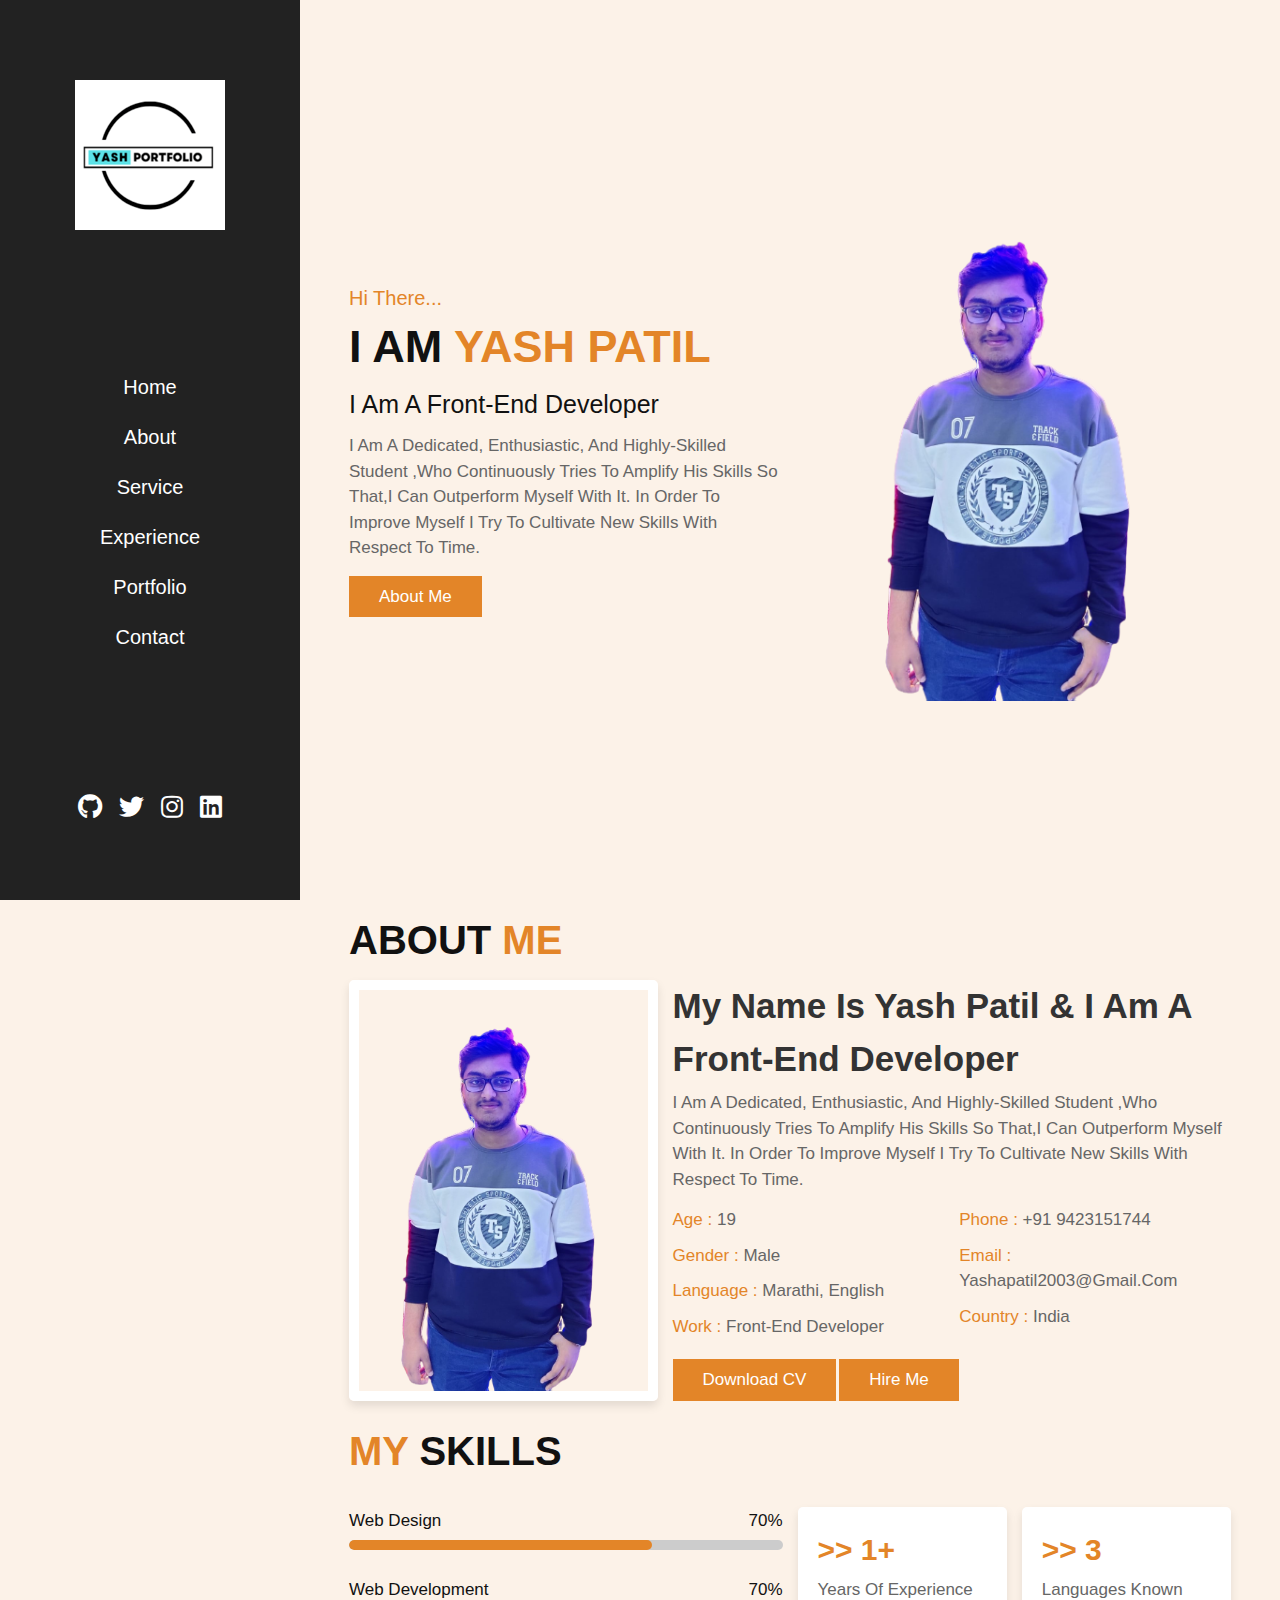
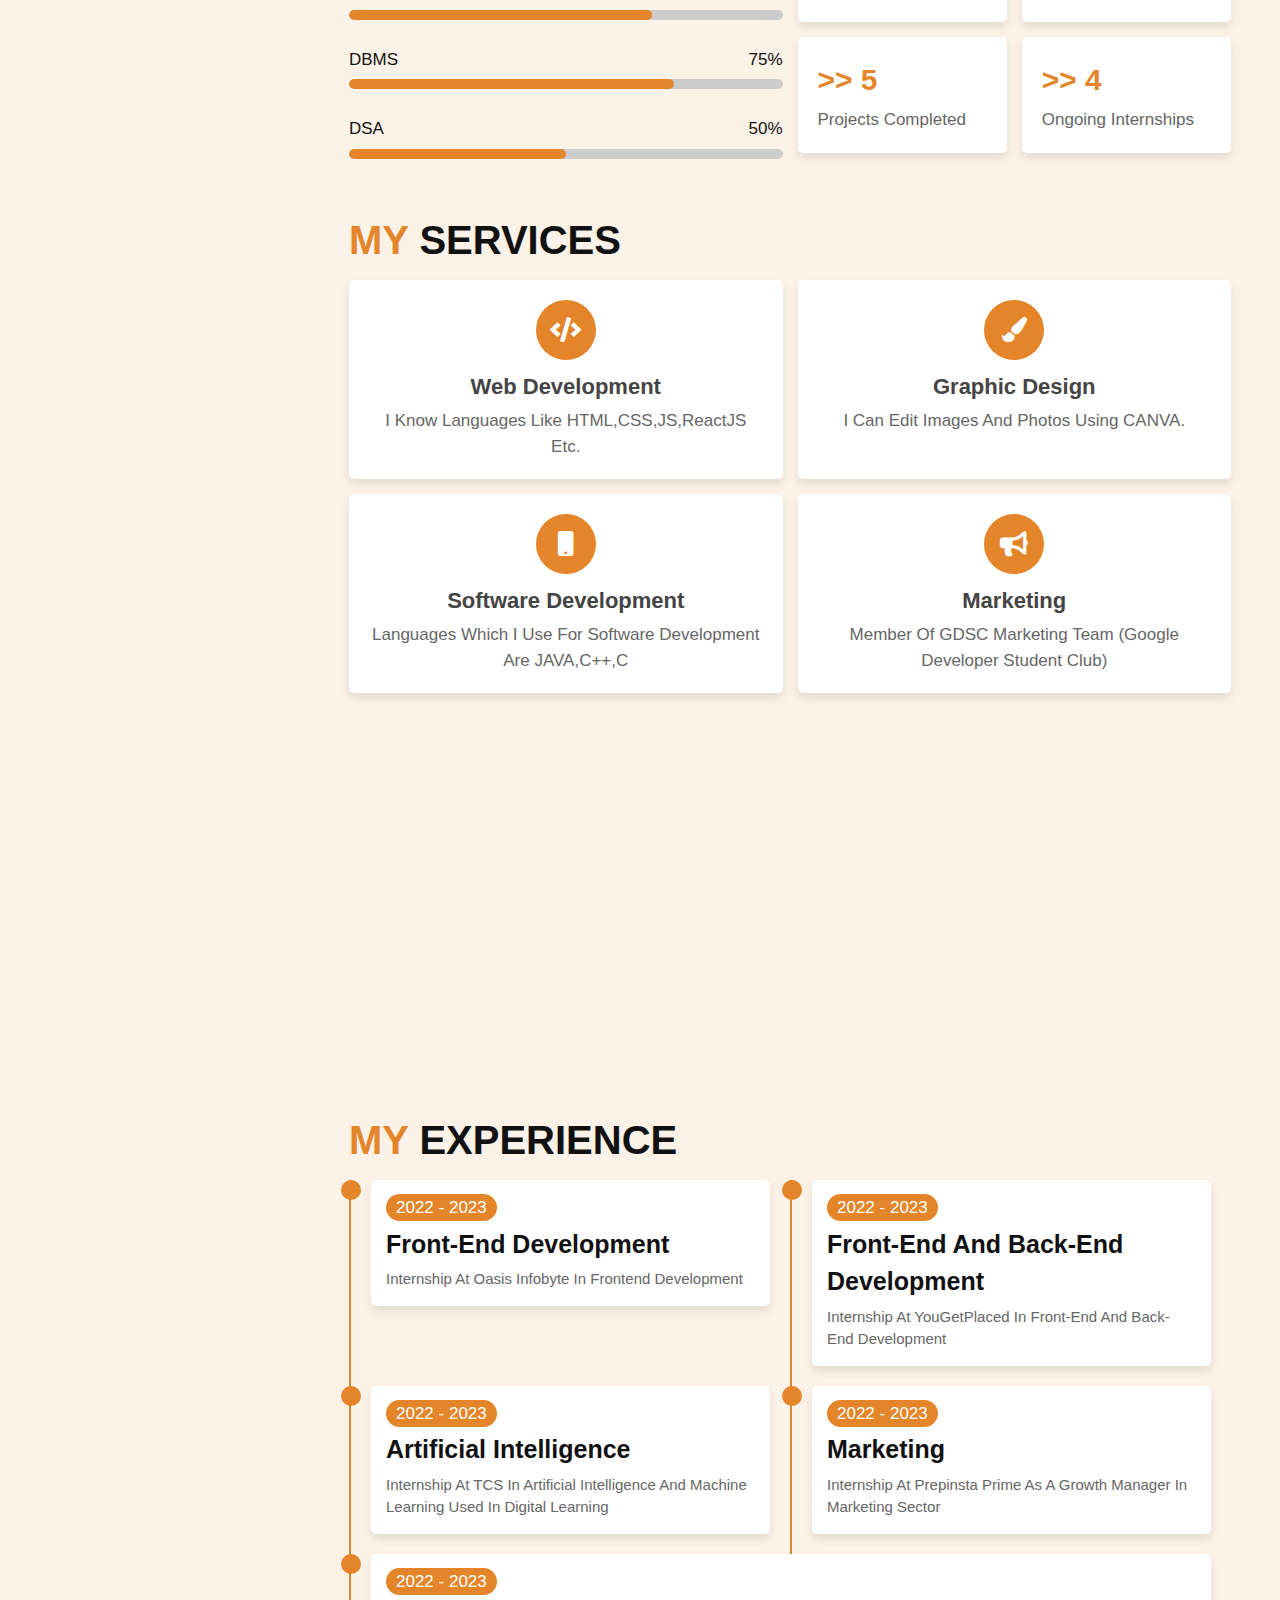
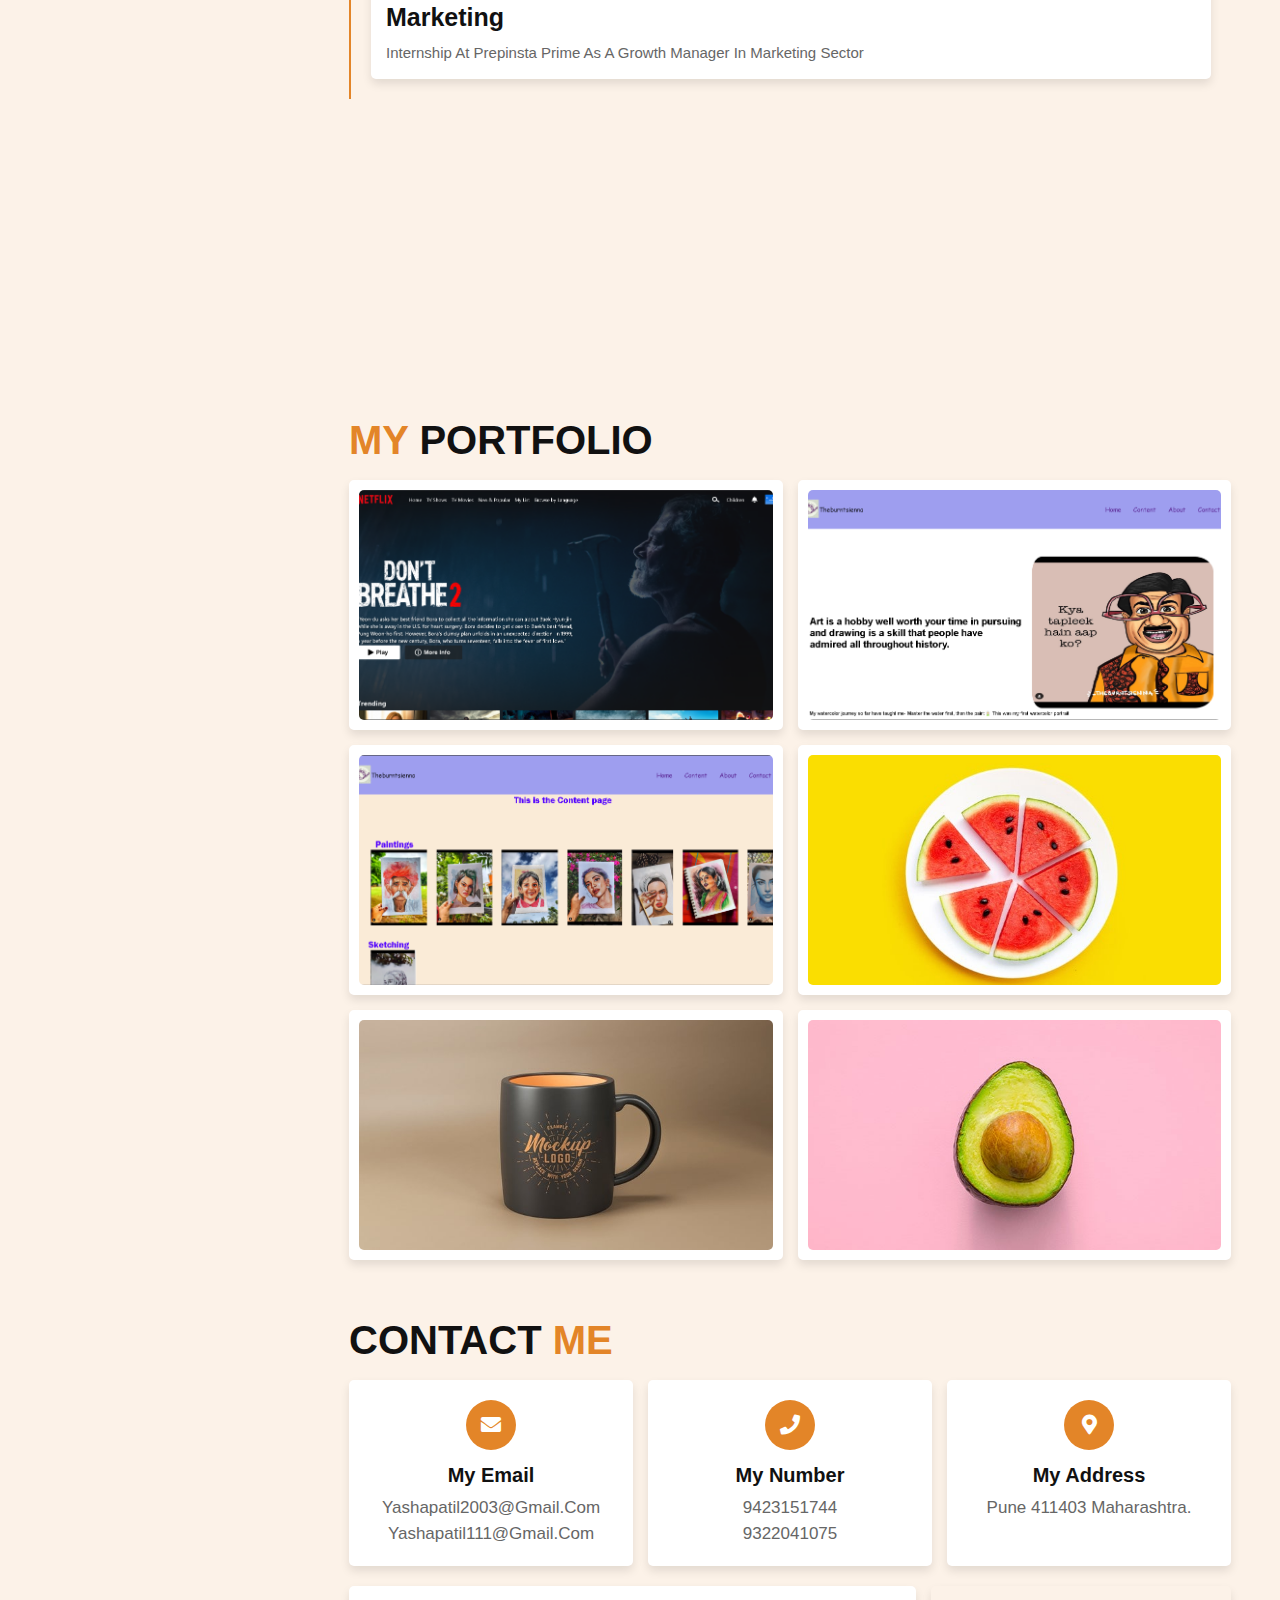
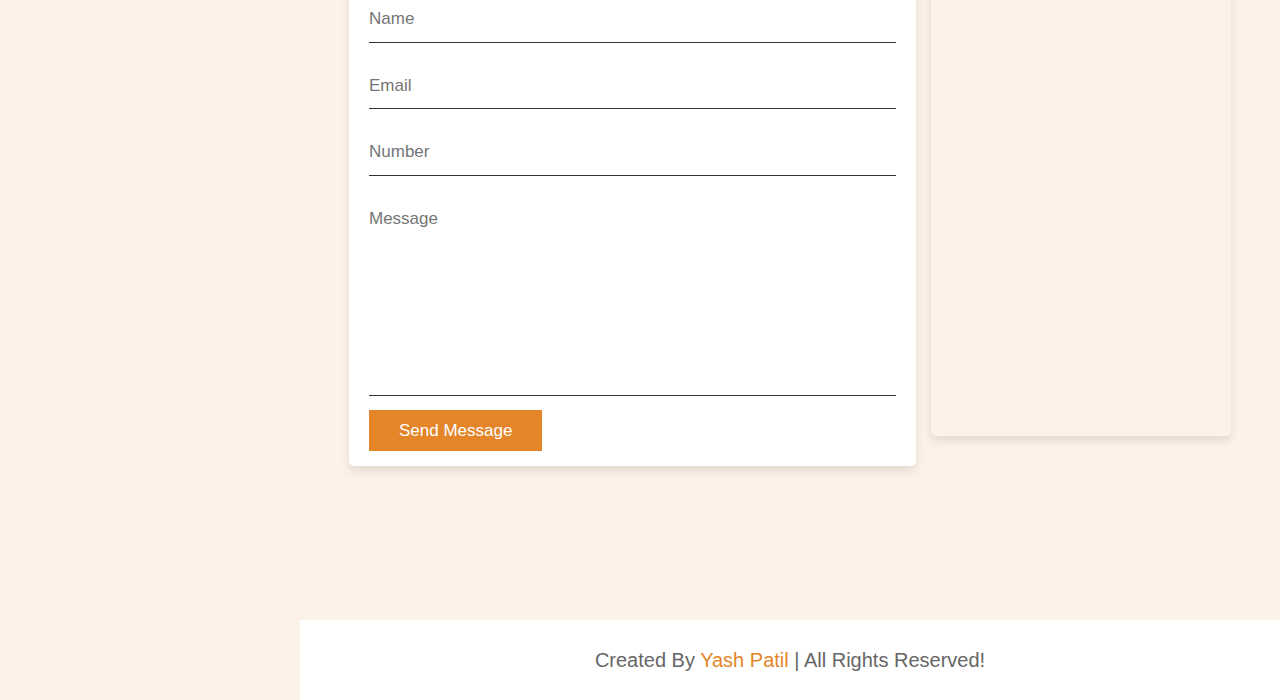
==== Portfolio/index.html @ 3e8dd95c "abc" ====
<!DOCTYPE html>
<html lang="en">
<head>
    <meta charset="UTF-8">
    <meta http-equiv="X-UA-Compatible" content="IE=edge">
    <meta name="viewport" content="width=device-width, initial-scale=1.0">
    <title>Yash's portfolio</title>

    <!-- font awesome cdn link  -->
    <link rel="stylesheet" href="https://cdnjs.cloudflare.com/ajax/libs/font-awesome/5.15.3/css/all.min.css">

    <!-- custom css file link  -->
    <link rel="stylesheet" href="css/style.css">

</head>
<body>
<div id="menu-bars" class="fas fa-bars"></div>
    
<!-- header section starts  -->

<header>
    <img src="Logo (3).png" class="logo">
    <nav class="navbar">
        <a href="#home">home</a>
        <a href="#about">about</a>
        <a href="#service">service</a>
        <a href="#experience">experience</a>
        <a href="#portfolio">portfolio</a>
        <a href="#contact">contact</a>
    </nav>
    
    <div class="follow">
        <a href="https://github.com/YP26062003" target="_blank" class="fab fa-github"></a>
        <a href="https://twitter.com/YashPat29562342" target="_blank" class="fab fa-twitter"></a>
        <a href="https://www.instagram.com/yashpatil763" target="_blank" class="fab fa-instagram"></a>
        <a href="https://www.linkedin.com/in/yash-patil-647087212" target="_blank" class="fab fa-linkedin"></a>
    </div>

</header>

<!-- header section ends -->

<!-- home section starts  -->

<section class="home" id="home">

    <div class="content">
        <span class="hi"> hi there... </span>
        <h3> i am <span>Yash Patil </span> </h3>
        <p class="info"> i am a front-end developer </p>
        <p class="text"> I am a dedicated, enthusiastic, and highly-skilled student ,who continuously tries to amplify his skills so that,I can outperform myself with it. In order to improve myself I try to cultivate new skills with respect to time. </p>
        <a href="#about" class="btn">about me</a>
    </div>

    <div class="image">
        <img src="Photo1.png" alt="">  <!--Photo1.png to be inserted.-->
    </div>

</section>

<!-- home section ends -->

<!-- about section starts  -->

<section class="about" id="about">

<h1 class="heading"> about <span> me </span> </h1>

<div class="row-1">

    <div class="image">
        <img src="Photo1.png" alt="">  <!--Photo1.png to be inserted.-->
    </div>

    <div class="content">
        <h3> my name is Yash Patil & i am a front-end developer </h3>
        <p>I am a dedicated, enthusiastic, and highly-skilled student ,who continuously tries to amplify his skills so that,I can outperform myself with it. In order to improve myself I try to cultivate new skills with respect to time.</p>
        <div class="box-container">
            <div class="box">
                <p> <span> age : </span> 19 </p>
                <p> <span> gender : </span> male </p>
                <p> <span> language : </span> marathi, english </p>
                <p> <span> work : </span> front-end developer </p>
            </div>
            <div class="box">
                <p> <span> phone : </span> +91 9423151744 </p>
                <p> <span> email : </span> yashapatil2003@gmail.com </p>
                <p> <span> country : </span> india </p>
            </div>
        </div>
        <a href="Resume1.pdf" class="btn">download CV</a>
        <a href="#" class="btn">hire me</a>
    </div>

</div>

<h1 class="heading"> <span> my </span> skills </h1>

<div class="row-2">

    <div class="skills">
        <div class="progress">
            <h3> web design <span> 70% </span> </h3>
            <div class="bar"> <span></span> </div>
        </div>
        <div class="progress">
            <h3> web development <span> 70% </span> </h3>
            <div class="bar"> <span></span> </div>
        </div>
        <div class="progress">
            <h3> DBMS <span> 75% </span> </h3>
            <div class="bar"> <span></span> </div>
        </div>
        <div class="progress">
            <h3> DSA <span> 50% </span> </h3>
            <div class="bar"> <span></span> </div>
        </div>
    </div>

    <div class="box-container">

        <div class="box">
            <h3> >> 1+ </h3>
            <p>years of experience</p>
        </div>
        <div class="box">
            <h3> >> 3 </h3>
            <p>languages known</p>
        </div>
        <div class="box">
            <h3> >> 5 </h3>
            <p>projects completed</p>
        </div>
        <div class="box">
            <h3> >> 4 </h3>
            <p>ongoing internships </p>
        </div>

    </div>

</div>

</section>

<!-- about section ends -->

<!-- service section starts  -->

<section class="service" id="service">

<h1 class="heading"> <span> my </span> services </h1>

    <div class="box-container">

        <div class="box">
            <i class="fas fa-code"></i>
            <h3>web development</h3>
            <p>I know languages like HTML,CSS,JS,ReactJS etc.</p>
        </div>

        <div class="box">
            <i class="fas fa-paint-brush"></i>
            <h3>graphic design</h3>
            <p>I can edit images and photos using CANVA.</p>
        </div>

        <div class="box">
            <i class="fas fa-mobile"></i>
            <h3>Software development</h3>
            <p>Languages which i use for software development are JAVA,C++,C </p>
        </div>

        <div class="box">
            <i class="fas fa-bullhorn"></i>
            <h3>marketing</h3>
            <p>Member of GDSC marketing team (Google developer student club) </p>
        </div>
    </div>

</section>

<!-- service section ends -->

<!-- experience section starts  -->

<section class="experience" id="experience">

    <h1 class="heading"> <span> my </span> experience </h1>

    <div class="box-container">

        <div class="box">
            <div class="content">
                <span> 2022 - 2023 </span>
                <h3>front-end development</h3>
                <p>Internship at Oasis Infobyte in Frontend development</p>
            </div>
        </div>

        <div class="box">
            <div class="content">
                <span> 2022 - 2023 </span>
                <h3>front-end and back-end development</h3>
                <p>Internship at YouGetPlaced in front-end and back-end development</p>
            </div>
        </div>

        <div class="box">
            <div class="content">
                <span> 2022 - 2023 </span>
                <h3>Artificial Intelligence</h3>
                <p>Internship at TCS in Artificial Intelligence and machine Learning used in digital Learning</p>
            </div>
        </div>

        <div class="box">
            <div class="content">
                <span> 2022 - 2023 </span>
                <h3>Marketing</h3>
                <p>Internship at Prepinsta Prime as a Growth manager in marketing sector</p>
            </div>
        </div>

        <div class="box">
            <div class="content">
                <span> 2022 - 2023 </span>
                <h3>Marketing</h3>
                <p>Internship at Prepinsta Prime as a Growth manager in marketing sector</p>
            </div>
        </div>
    </div>

</section>

<!-- experience section ends -->

<!-- portfolio section starts  -->

<section class="portfolio" id="portfolio">

    <h1 class="heading"> <span> my </span> portfolio </h1>

    <div class="box-container">

        <div class="box">
            <img src="Netflix photo.png" alt="">
            <h3> project 01 </h3>
            <div class="icons">
                <a href="#" class="fas fa-link"></a>
                <a href="#" class="fas fa-share"></a>
                <a href="#" class="fas fa-search"></a>
            </div>
        </div>

        <div class="box">
            <img src="theburntsienna.png" alt="">
            <h3> project 02 </h3>
            <div class="icons">
                <a href="#" class="fas fa-link"></a>
                <a href="#" class="fas fa-share"></a>
                <a href="https://www.instagram.com/_theburntsienna" class="fas fa-search" target="_blank"></a>
            </div>
        </div>

        <div class="box">
            <img src="tbs2.png" alt="">
            <h3> project 03 </h3>
            <div class="icons">
                <a href="#" class="fas fa-link"></a>
                <a href="#" class="fas fa-share"></a>
                <a href="#" class="fas fa-search"></a>
            </div>
        </div>

        <div class="box">
            <img src="images/img-4.jpg" alt="">
            <h3> coming soon </h3>
            <div class="icons">
                <a href="#" class="fas fa-link"></a>
                <a href="#" class="fas fa-share"></a>
                <a href="#" class="fas fa-search"></a>
            </div>
        </div>

        <div class="box">
            <img src="images/img-5.jpg" alt="">
            <h3> coming soon </h3>
            <div class="icons">
                <a href="#" class="fas fa-link"></a>
                <a href="#" class="fas fa-share"></a>
                <a href="#" class="fas fa-search"></a>
            </div>
        </div>

        <div class="box">
            <img src="images/img-6.jpg" alt="">
            <h3> coming soon </h3>
            <div class="icons">
                <a href="#" class="fas fa-link"></a>
                <a href="#" class="fas fa-share"></a>
                <a href="#" class="fas fa-search"></a>
            </div>
        </div>

    </div>

</section>

<!-- portfolio section ends -->

<!-- contact section starts  -->

<section class="contact" id="contact">

    <h1 class="heading"> contact <span> me </span> </h1>

    <div class="icons-container">

        <div class="icons">
            <i class="fas fa-envelope"></i>
            <h3>my email</h3>
            <p>yashapatil2003@gmail.com</p>
            <p>yashapatil111@gmail.com</p>
        </div>

        <div class="icons">
            <i class="fas fa-phone"></i>
            <h3>my number</h3>
            <p>9423151744</p>
            <p>9322041075</p>
        </div>

        <div class="icons">
            <i class="fas fa-map-marker-alt"></i>
            <h3>my address</h3>
            <p>Pune 411403 Maharashtra.</p>
        </div>

    </div>

    <div class="row">

        <form action="">

            <input type="text" placeholder="name" class="box">
            <input type="email" placeholder="email" class="box">
            <input type="number" placeholder="number" class="box">

            <textarea name="" placeholder="message" id="" cols="0" rows="0"></textarea>

            <input type="submit" class="btn" value="send message">

        </form>

        <iframe src="https://www.google.com/maps/embed?pb=!1m18!1m12!1m3!1d15131.935310632593!2d73.87025490871589!3d18.529632948584734!2m3!1f0!2f0!3f0!3m2!1i1024!2i768!4f13.1!3m3!1m2!1s0x3bc2c0f37e8bb18f%3A0xf0c971b59c85947c!2sSangamvadi%2C%20Pune%2C%20Maharashtra!5e0!3m2!1sen!2sin!4v1674654952796!5m2!1sen!2sin" width="600" height="450" style="border:0;" allowfullscreen="" loading="lazy" referrerpolicy="no-referrer-when-downgrade"class="map"></iframe>

    </div>


</section>

<!-- contact section ends -->

<!-- footer section  -->
<footer class="footer"> created by <span> Yash Patil </span> | all rights reserved! </footer>

</body>
</html>
---- Portfolio/css/style.css ----
:root{
    --main-color:#e38528;
}

*{
    font-family: 'Roboto', sans-serif;
    margin:0; padding:0;
    box-sizing: border-box;
    outline: none; border:none;
    text-decoration: none;
    text-transform: capitalize;
    transition: all .2s linear;
    line-height: 1.5;
}

html{
    font-size: 62.5%;
    overflow-x: hidden;
    scroll-behavior: smooth;
}

body{
    background: #fcf2e8;
    padding-left: 30rem;
}

section{
    padding:1rem 5%;
    min-height: 100vh;
}

.heading{
    font-size: 4rem;
    padding-bottom: 1rem;
    color:#111;
    text-transform: uppercase;
}

.heading span{
    color:var(--main-color);
    text-transform: uppercase;
}

.btn{
    display: inline-block;
    margin-top: 1rem;
    padding:.8rem 3rem;
    background:var(--main-color);
    color:#fff;
    cursor: pointer;
    font-size: 1.7rem;
}

.btn:hover{
    background:#111;
    letter-spacing: .2rem;
}

header{
    position: fixed;
    top:0; left:0; bottom:0;
    background:#222;
    display: flex;
    align-items: center;
    justify-content: space-between;
    z-index: 1000;
    flex-flow: column;
    padding:8rem 2rem;
    width:30rem;
    text-align: center;
}

header .logo{
    margin: 0px;
}
header .navbar a{
    display: block;
    font-size: 2rem;
    color:#fff;
    margin:2rem 0;
}

header .navbar a:hover{
    letter-spacing: .2rem;
    color:var(--main-color);
}

header .follow a{
    font-size: 2.5rem;
    color:#fff;
    margin:0 .7rem;
}

header .follow a:hover{
    color:var(--main-color);
}

#menu-bars{
    position: fixed;
    top:1rem; right: 1rem;
    z-index: 10000;
    background:var(--main-color);
    color:#fff;
    border-radius: .5rem;
    padding:1rem 1.5rem;
    font-size: 3rem;
    cursor:pointer;
    display: none;
}

.home{
    display: flex;
    align-items: center;
    flex-wrap: wrap;
    gap:1.5rem;
}

.home .image{
    flex:1 1 40rem;
}

.home .image img{
    width:100%;
}

.home .content{
    flex:1 1 40rem;
}

.home .content .hi{
    font-size: 2rem;
    color:var(--main-color);
}

.home .content h3{
    font-size: 4.5rem;
    color:#111;
    text-transform: uppercase;
}

.home .content h3 span{
    color:var(--main-color);
    text-transform: uppercase;
}

.home .content .info{
    font-size: 2.5rem;
    color:#111;
    padding:.5rem 0;
}

.home .content .text{
    font-size: 1.7rem;
    color:#666;
    padding:.5rem 0;
}

.about .row-1{
    display: flex;
    flex-wrap: wrap;
    gap:1.5rem;
    padding-bottom: 2rem;
}

.about .row-1 .image{
    flex:1 1 25rem;
}

.about .row-1 .image img{
    height: 100%;
    width:100%;
    object-fit: cover;
    border:1rem solid #fff;
    border-radius: .5rem;
    box-shadow: 0 .5rem 1rem rgba(0,0,0,.1);
}

.about .row-1 .content{
    flex:1 1 50rem;
}

.about .row-1 .content h3{
    color:#333;
    font-size: 3.5rem;
}

.about .row-1 .content p{
    color:#666;
    font-size: 1.7rem;
    padding:.5rem 0;
}

.about .row-1 .content .box-container{
    display: flex;
    flex-wrap: wrap;
    gap:1.5rem;
    padding: 0.5rem 0;
}

.about .row-1 .content .box-container .box{
    flex:1 1 20rem;
}

.about .row-1 .content .box-container .box span{
    color:var(--main-color);
}

.about .row-2{
    display: flex;
    flex-wrap: wrap;
    gap:1.5rem;
    align-items: center;
}

.about .row-2 .skills{
    flex:1 1 40rem;
}

.about .row-2 .skills .progress{
    padding:1rem 0;
}

.about .row-2 .skills .progress h3{
    display: flex;
    justify-content: space-between;
    padding:.7rem 0;
    font-size: 1.7rem;
    color:#111;
    font-weight: 400;
}

.about .row-2 .skills .progress .bar{
    width:100%;
    background:#ccc;
    overflow:hidden;
    height:1rem;
    border-radius: 50rem;
}

.about .row-2 .skills .progress .bar span{
    display:block;
    height:100%;
    background:var(--main-color);
    border-radius: 50rem;
}

.about .row-2 .skills .progress:nth-child(1) .bar span{
    width: 70%;
}

.about .row-2 .skills .progress:nth-child(2) .bar span{
    width:70%;
}

.about .row-2 .skills .progress:nth-child(3) .bar span{
    width:75%;
}

.about .row-2 .skills .progress:nth-child(4) .bar span{
    width:50%;
}

.about .row-2 .box-container{
    flex:1 1 40rem;
    display: flex;
    flex-wrap: wrap;
    gap:1.5rem;
}

.about .row-2 .box-container .box{
    flex:1 1 15rem;
    background:#fff;
    padding:2rem;
    border-radius: .5rem;
    box-shadow: 0 .5rem 1rem rgba(0,0,0,.1);
}

.about .row-2 .box-container .box h3{
    color:var(--main-color);
    font-size: 3rem;
}

.about .row-2 .box-container .box p{
    color:#666;
    font-size: 1.7rem;
    padding-top: .5rem;
}

.service .box-container{
    display: flex;
    flex-wrap: wrap;
    gap:1.5rem;
}

.service .box-container .box{
    flex:1 1 30rem;
    text-align: center;
    padding:2rem;
    background:#fff;
    border-radius: .5rem;
    box-shadow:0 .5rem 1rem rgba(0,0,0,.1);
}

.service .box-container .box i{
    height:6rem;
    width:6rem;
    line-height: 6rem;
    font-size: 2.5rem;
    color:#fff;
    background:var(--main-color);
    border-radius: 50%;
}

.service .box-container .box h3{
    color:#444;
    font-size: 2.2rem;
    padding-top: 1rem;
}

.service .box-container .box p{
    color:#666;
    font-size: 1.7rem;
    padding-top: .5rem;
}

.experience .box-container{
    display: flex;
    flex-wrap: wrap;
}

.experience .box-container .box{
    position: relative;
    flex:1 1 33rem;
    border-left: .2rem solid var(--main-color);
    padding-left: 2rem;
    padding-right: 2rem;
    padding-bottom: 2rem;    
}

.experience .box-container .box::before{
    content: '';
    position: absolute;
    top:0; left:-1rem;
    height:2rem;
    width:2rem;
    border-radius: 50%;
    background:var(--main-color);
}

.experience .box-container .box .content{
    background:#fff;
    padding:1.5rem;
    box-shadow: 0 .5rem 1rem rgba(0,0,0,.1);
    border-radius: .5rem;
}

.experience .box-container .box .content span{
    color:#fff;
    font-size: 1.7rem;
    background:var(--main-color);
    border-radius: 50rem;
    padding:.4rem 1rem;
}

.experience .box-container .box .content h3{
    font-size: 2.5rem;
    padding:.5rem 0;
    color:#111;
}

.experience .box-container .box .content p{
    font-size: 1.5rem;
    color:#666;
}

.portfolio .box-container{
    display: flex;
    flex-wrap: wrap;
    gap:1.5rem;
}

.portfolio .box-container .box{
    flex:1 1 30rem;
    height:25rem;
    position: relative;
    overflow:hidden;
    border:1rem solid #fff;
    box-shadow: 0 .5rem 1rem rgba(0,0,0,.1);
    background:#fff;
    border-radius: .5rem;
}

.portfolio .box-container .box img{
    height:100%;
    width:100%;
    object-fit: cover;
    border-radius: .5rem;
    position: relative;
    z-index: 1;
}

.portfolio .box-container .box:hover img{
    height:75%;
    width:75%;
}

.portfolio .box-container .box h3{
    position: absolute;
    bottom:.5rem; left:1rem;
    font-size: 2.5rem;
    color:#333;
    text-transform: uppercase;
}

.portfolio .box-container .box .icons{
    position: absolute;
    top:1rem; right:1rem;
}

.portfolio .box-container .box .icons a{
    display: block;
    height:4rem;
    width:4rem;
    border-radius: .5rem;
    background: #eee;
    color:#333;
    font-size: 1.7rem;
    line-height: 4rem;
    text-align: center;
    margin-bottom: 1rem;
}

.portfolio .box-container .box .icons a:hover{
    background:var(--main-color);
    color:#fff;
}

.contact .icons-container{
    display: flex;
    gap:1.5rem;
    flex-wrap: wrap;
    padding-bottom: 2rem;
}

.contact .icons-container .icons{
    flex:1 1 25rem;
    text-align: center;
    padding:2rem;
    background:#fff;
    box-shadow: 0 .5rem 1rem rgba(0,0,0,.1);
    border-radius: .5rem;
}

.contact .icons-container .icons i{
    height:5rem;
    width:5rem;
    line-height: 5rem;
    font-size: 2rem;
    background: var(--main-color);
    color:#fff;
    border-radius: 50%;
}

.contact .icons-container .icons h3{
    color:#111;
    font-size: 2rem;
    padding:.5rem 0;
    padding-top: 1rem;
}

.contact .icons-container .icons p{
    color:#666;
    font-size: 1.7rem;
}

.contact .row{
    display: flex;
    flex-wrap: wrap;
    gap:1.5rem;
}

.contact .row form{
    flex:1 1 55rem;
    background:#fff;
    padding:0 2rem;
    box-shadow: 0 .5rem 1rem rgba(0,0,0,.1);
    border-radius: .5rem;
}

.contact .row .map{
    flex:1 1 25rem;
    border:1rem solid #fff;
    box-shadow: 0 .5rem 1rem rgba(0,0,0,.1);
    border-radius: .5rem;
    width: 100%;
}

.contact .row form .box,
.contact .row form textarea{
    width: 100%;
    border-bottom: .1rem solid #333;
    color:#333;
    text-transform: none;
    font-size: 1.7rem;
    padding:1rem 0;
    margin:1rem 0;
}

.contact .row form .box:focus,
.contact .row form textarea:focus{
    border-color: var(--main-color);
}

.contact .row form .box::placeholder,
.contact .row form textarea::placeholder{
    text-transform: capitalize;
}

.contact .row form textarea{
    height: 20rem;
    resize: none;
}

.contact .row form .btn{
    margin-top: 0;
    margin-bottom: 1.5rem;
}

.footer{
    margin-top: 2rem;
    font-size: 2rem;
    padding:2.5rem;
    text-align: center;
    color:#666;
    background: #fff;
}

.footer span{
    color:var(--main-color);
}


















/* media queries  */
@media (max-width:991px){

    html{
        font-size: 55%;
    }
    
    body{
        padding: 0;
    }

    #menu-bars{
        display: flex;
    }

    header{
        left:-120%;
    }

    header.active{
        left:0%;
    }

}

@media (max-width:450px){

    html{
        font-size: 50%;
    }

    header{
        width:100%;
    }

    .experience .box-container .box{
        padding-right: 0;
    }

}
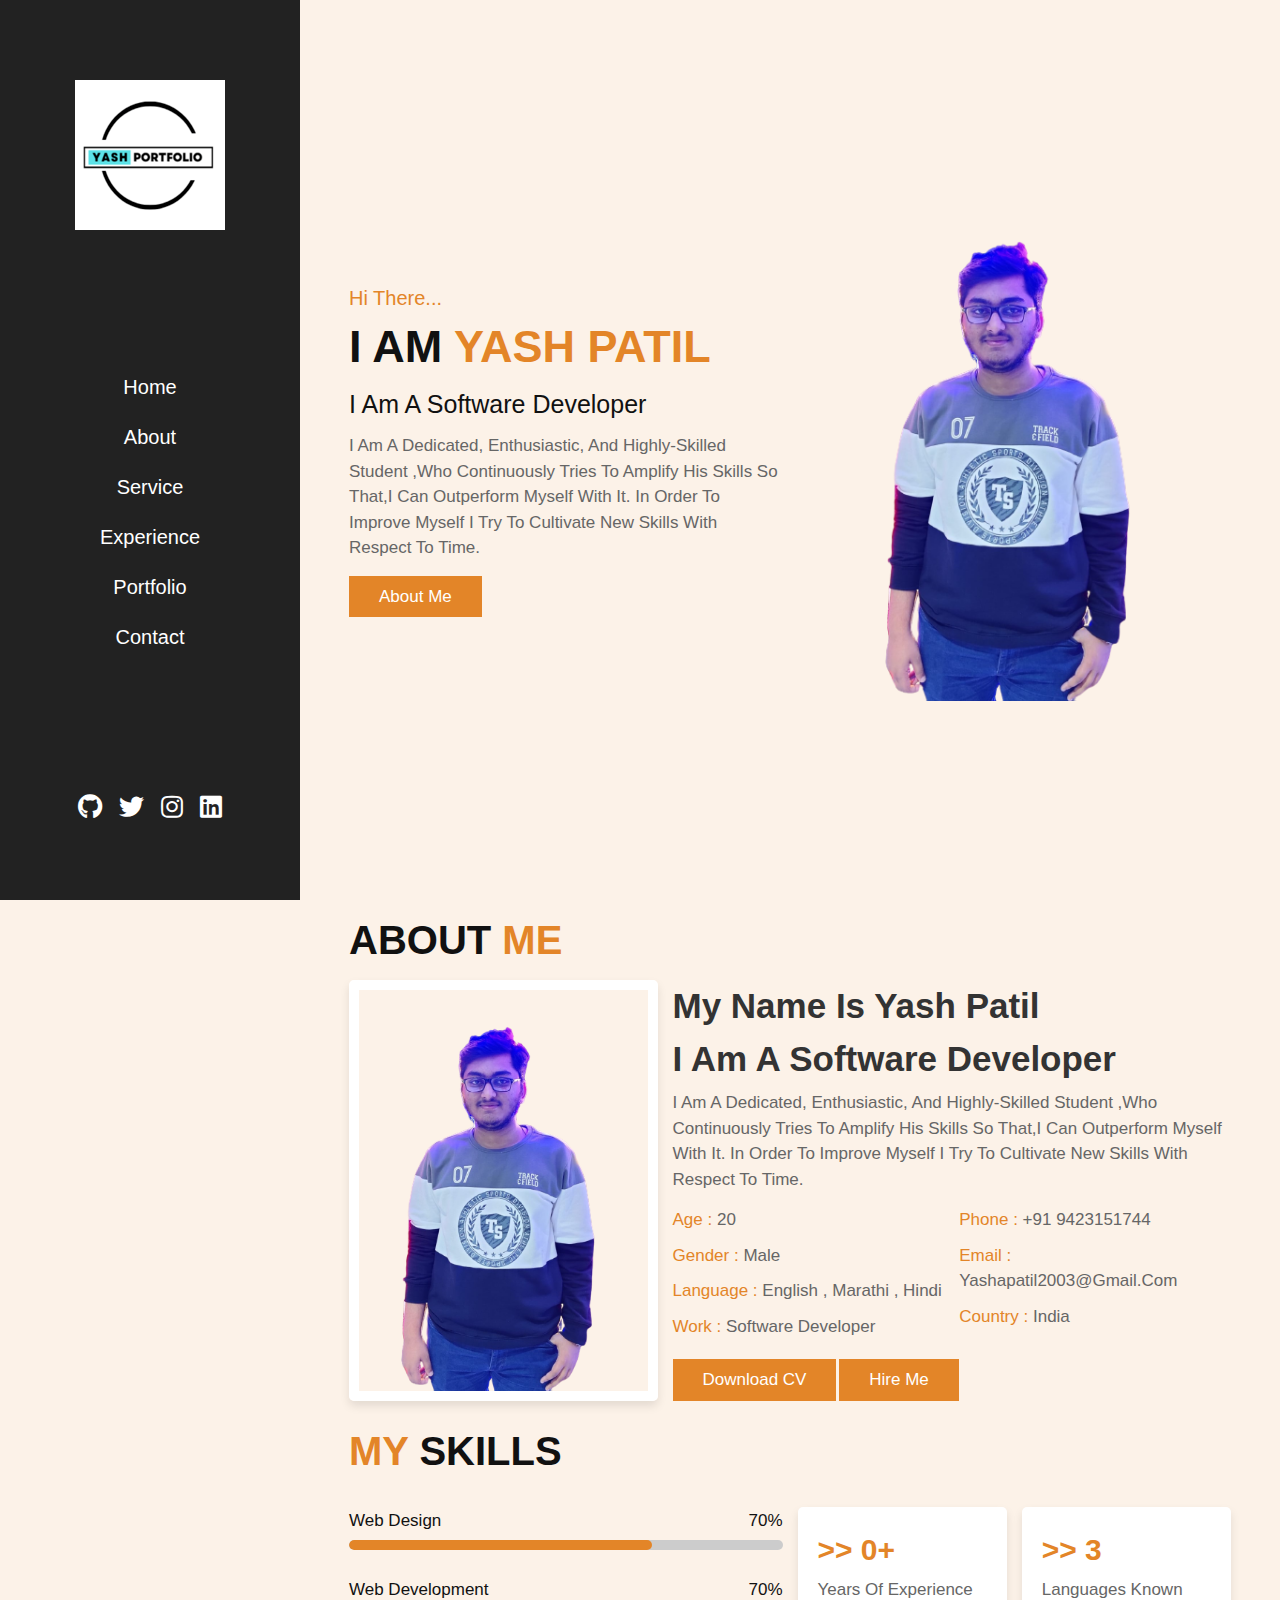
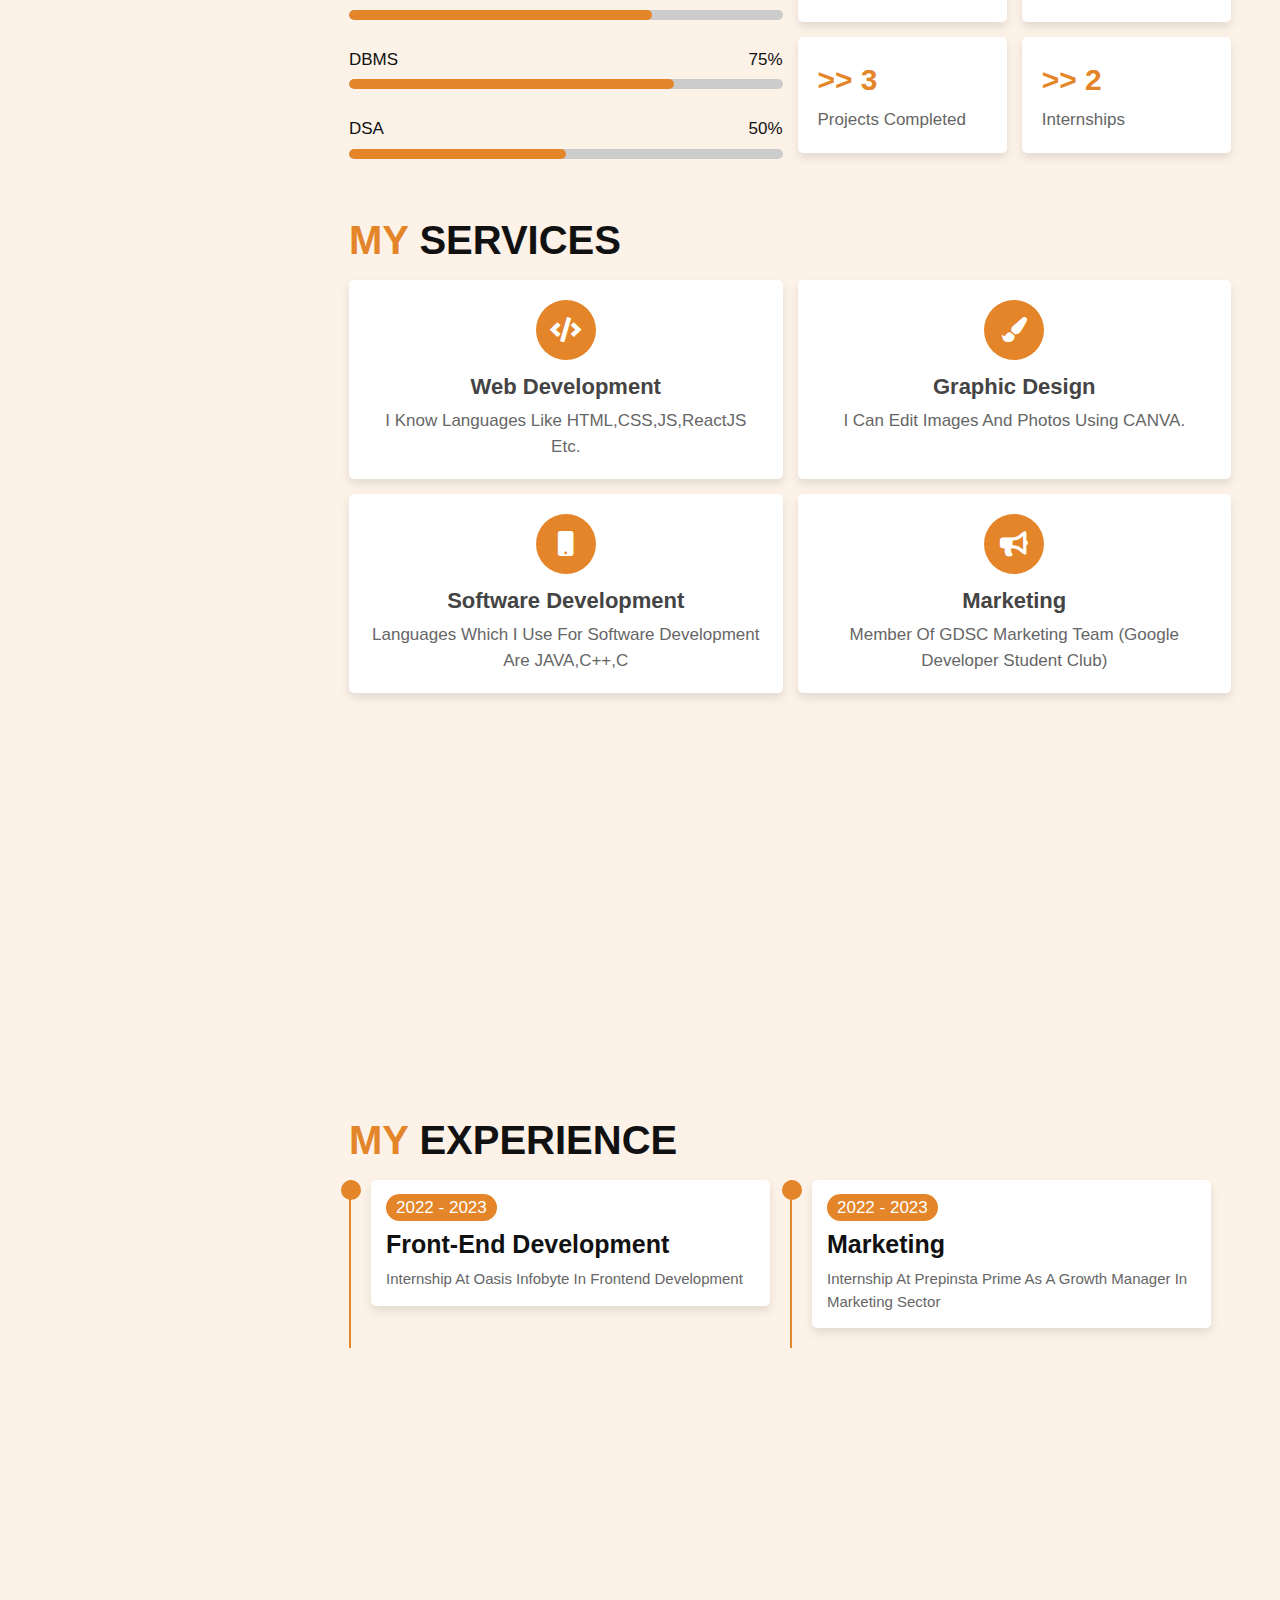
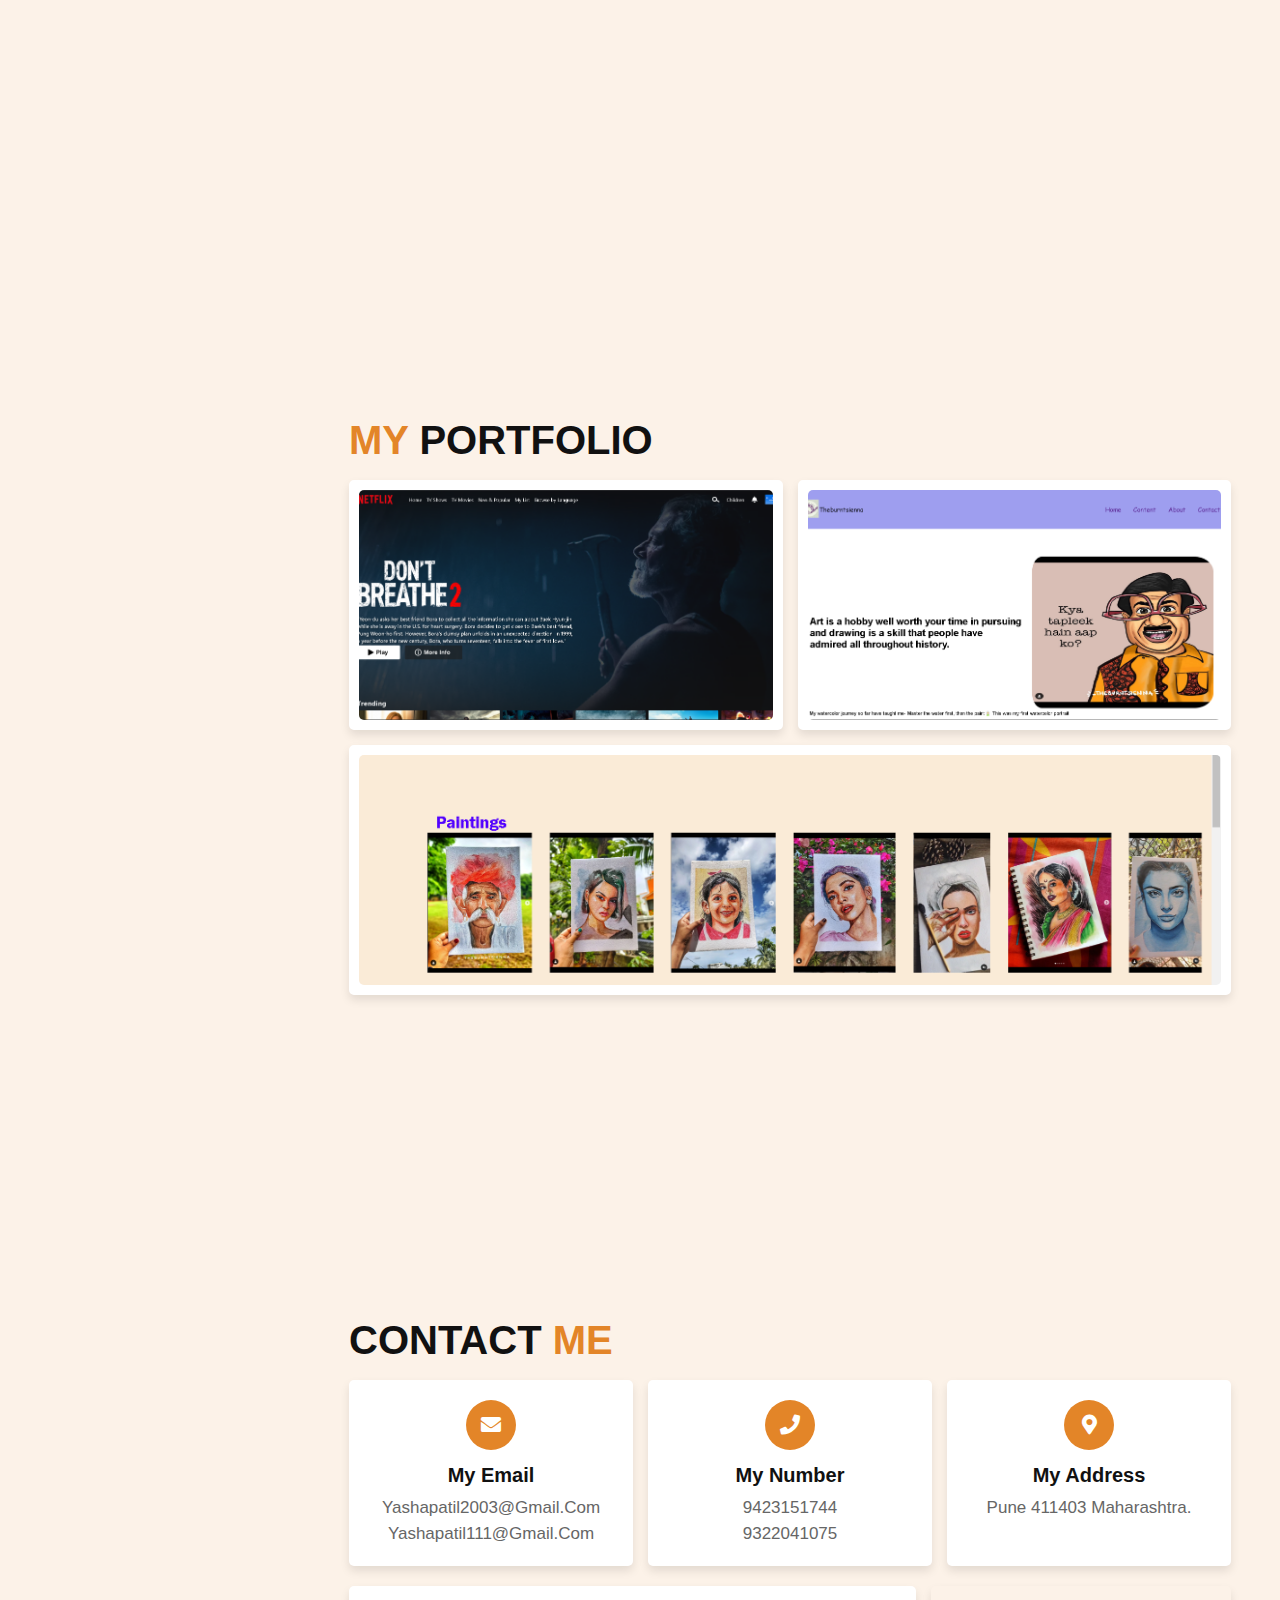
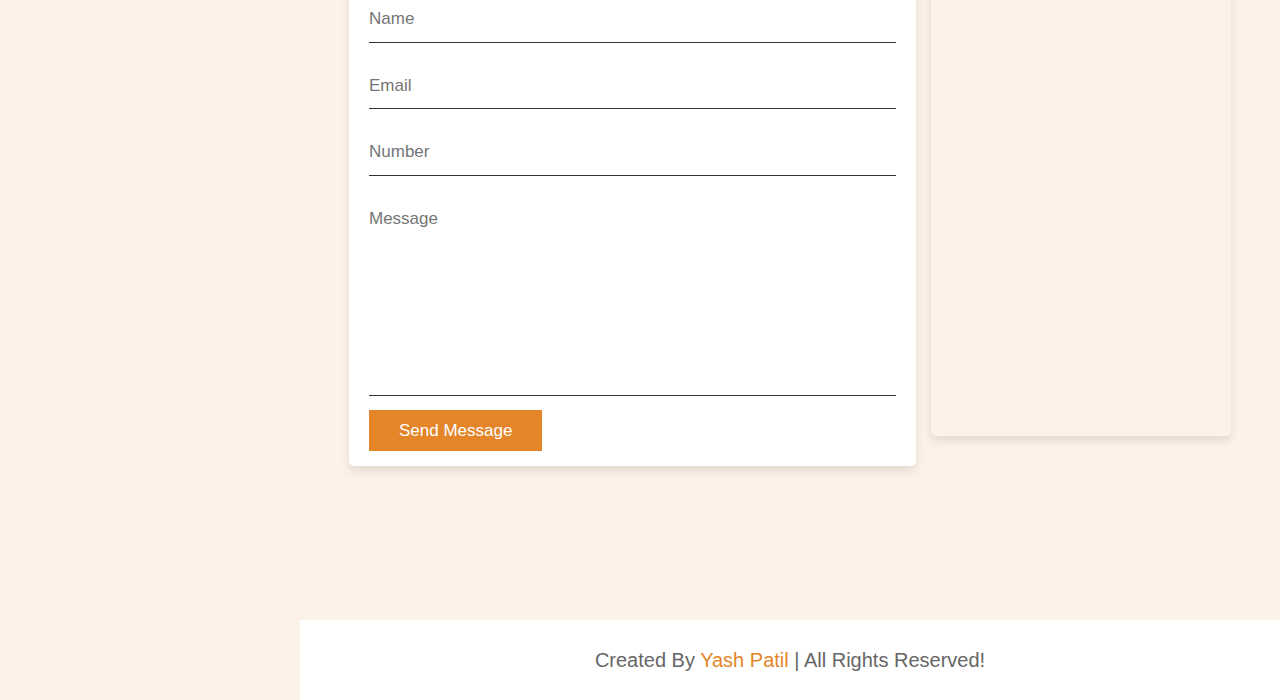
==== commit 6059f078: "second commit" ====
--- a/Portfolio/index.html
+++ b/Portfolio/index.html
@@ -47,7 +47,7 @@
     <div class="content">
         <span class="hi"> hi there... </span>
         <h3> i am <span>Yash Patil </span> </h3>
-        <p class="info"> i am a front-end developer </p>
+        <p class="info"> i am a Software developer </p>
         <p class="text"> I am a dedicated, enthusiastic, and highly-skilled student ,who continuously tries to amplify his skills so that,I can outperform myself with it. In order to improve myself I try to cultivate new skills with respect to time. </p>
         <a href="#about" class="btn">about me</a>
     </div>
@@ -73,14 +73,14 @@
     </div>
 
     <div class="content">
-        <h3> my name is Yash Patil & i am a front-end developer </h3>
+        <h3> my name is Yash Patil <br> i am a Software Developer </h3>
         <p>I am a dedicated, enthusiastic, and highly-skilled student ,who continuously tries to amplify his skills so that,I can outperform myself with it. In order to improve myself I try to cultivate new skills with respect to time.</p>
         <div class="box-container">
             <div class="box">
-                <p> <span> age : </span> 19 </p>
+                <p> <span> age : </span> 20 </p>
                 <p> <span> gender : </span> male </p>
-                <p> <span> language : </span> marathi, english </p>
-                <p> <span> work : </span> front-end developer </p>
+                <p> <span> language : </span> english , marathi , hindi</p>
+                <p> <span> work : </span> software developer </p>
             </div>
             <div class="box">
                 <p> <span> phone : </span> +91 9423151744 </p>
@@ -88,7 +88,7 @@
                 <p> <span> country : </span> india </p>
             </div>
         </div>
-        <a href="Resume1.pdf" class="btn">download CV</a>
+        <a href="Yash_resume.pdf" class="btn">download CV</a>
         <a href="#" class="btn">hire me</a>
     </div>
 
@@ -120,7 +120,7 @@
     <div class="box-container">
 
         <div class="box">
-            <h3> >> 1+ </h3>
+            <h3> >> 0+ </h3>
             <p>years of experience</p>
         </div>
         <div class="box">
@@ -128,12 +128,12 @@
             <p>languages known</p>
         </div>
         <div class="box">
-            <h3> >> 5 </h3>
+            <h3> >> 3 </h3>
             <p>projects completed</p>
         </div>
         <div class="box">
-            <h3> >> 4 </h3>
-            <p>ongoing internships </p>
+            <h3> >> 2 </h3>
+            <p>internships </p>
         </div>
 
     </div>
@@ -200,35 +200,10 @@
         <div class="box">
             <div class="content">
                 <span> 2022 - 2023 </span>
-                <h3>front-end and back-end development</h3>
-                <p>Internship at YouGetPlaced in front-end and back-end development</p>
-            </div>
-        </div>
-
-        <div class="box">
-            <div class="content">
-                <span> 2022 - 2023 </span>
-                <h3>Artificial Intelligence</h3>
-                <p>Internship at TCS in Artificial Intelligence and machine Learning used in digital Learning</p>
-            </div>
-        </div>
-
-        <div class="box">
-            <div class="content">
-                <span> 2022 - 2023 </span>
                 <h3>Marketing</h3>
                 <p>Internship at Prepinsta Prime as a Growth manager in marketing sector</p>
             </div>
         </div>
-
-        <div class="box">
-            <div class="content">
-                <span> 2022 - 2023 </span>
-                <h3>Marketing</h3>
-                <p>Internship at Prepinsta Prime as a Growth manager in marketing sector</p>
-            </div>
-        </div>
-    </div>
 
 </section>
 
@@ -272,35 +247,6 @@
             </div>
         </div>
 
-        <div class="box">
-            <img src="images/img-4.jpg" alt="">
-            <h3> coming soon </h3>
-            <div class="icons">
-                <a href="#" class="fas fa-link"></a>
-                <a href="#" class="fas fa-share"></a>
-                <a href="#" class="fas fa-search"></a>
-            </div>
-        </div>
-
-        <div class="box">
-            <img src="images/img-5.jpg" alt="">
-            <h3> coming soon </h3>
-            <div class="icons">
-                <a href="#" class="fas fa-link"></a>
-                <a href="#" class="fas fa-share"></a>
-                <a href="#" class="fas fa-search"></a>
-            </div>
-        </div>
-
-        <div class="box">
-            <img src="images/img-6.jpg" alt="">
-            <h3> coming soon </h3>
-            <div class="icons">
-                <a href="#" class="fas fa-link"></a>
-                <a href="#" class="fas fa-share"></a>
-                <a href="#" class="fas fa-search"></a>
-            </div>
-        </div>
 
     </div>
 
